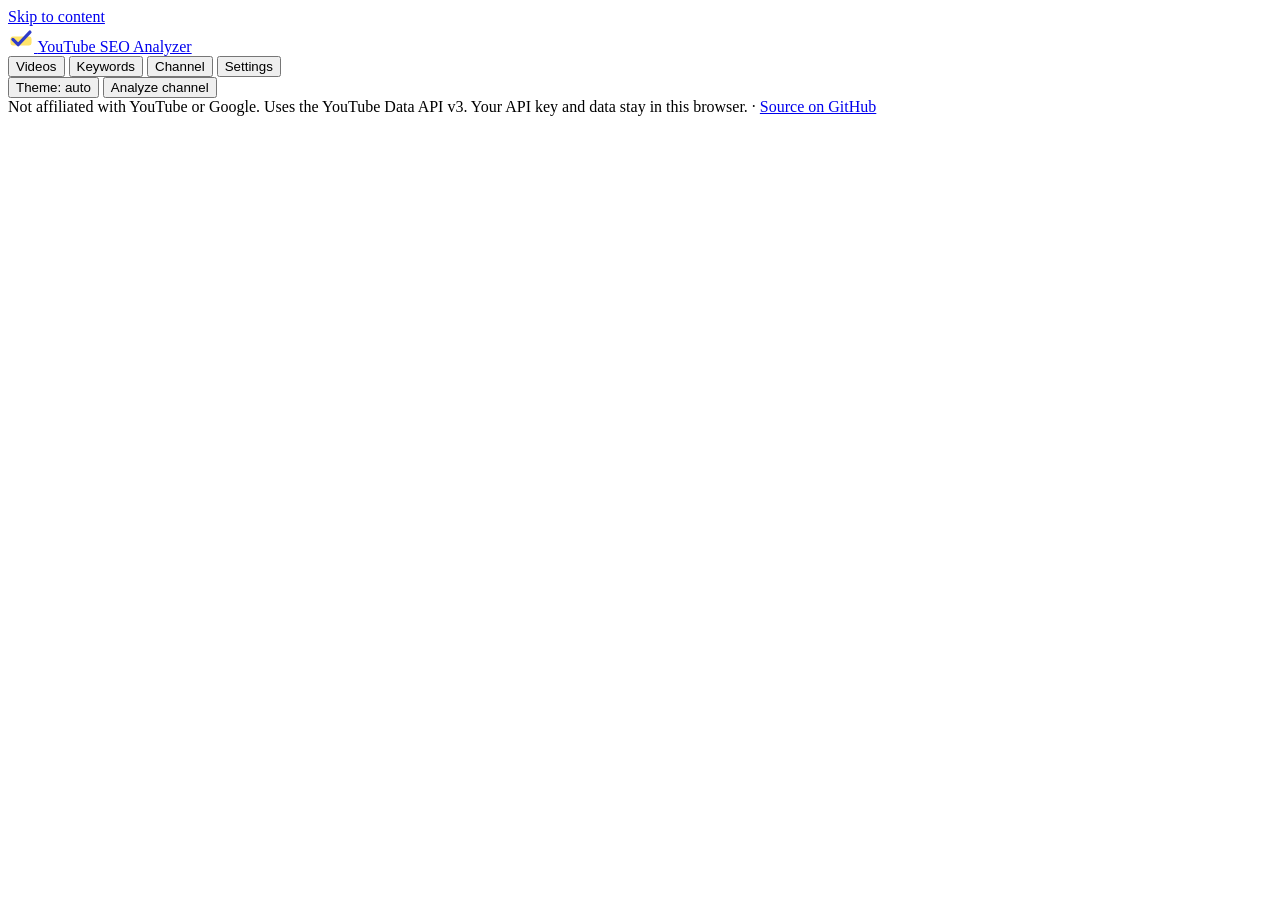
==== index.html @ 0d41b7db "Add YouTube SEO Analyzer page, README and license Static dashboard for GitHub Pages: scores YouTube " ====
<!doctype html>
<html lang="en">
<head>
  <meta charset="utf-8">
  <meta name="viewport" content="width=device-width, initial-scale=1">
  <title>YouTube SEO Analyzer</title>
  <meta name="description" content="Free YouTube channel SEO analyzer. Scores every video's title, description, tags, hashtags, chapters, thumbnail and engagement, and shows exactly what to fix. Runs in your browser.">
  <meta name="referrer" content="strict-origin-when-cross-origin">
  <meta http-equiv="Content-Security-Policy" content="default-src 'self'; script-src 'self' https://accounts.google.com https://suggestqueries.google.com; style-src 'self' 'unsafe-inline' https://fonts.googleapis.com https://accounts.google.com; font-src https://fonts.gstatic.com; img-src 'self' data: blob: https://i.ytimg.com https://*.ytimg.com https://yt3.ggpht.com https://*.ggpht.com https://*.googleusercontent.com; connect-src https://www.googleapis.com https://youtube.googleapis.com https://i.ytimg.com https://accounts.google.com https://oauth2.googleapis.com; frame-src https://accounts.google.com; base-uri 'self'; form-action 'self'">
  <meta property="og:title" content="YouTube SEO Analyzer">
  <meta property="og:description" content="Check every video's title, description, tags, hashtags, chapters and thumbnail — and get copy-ready fixes.">
  <meta name="theme-color" content="#2f3cc9">
  <link rel="icon" href="assets/img/favicon.svg" type="image/svg+xml">
  <link rel="preconnect" href="https://fonts.googleapis.com">
  <link rel="preconnect" href="https://fonts.gstatic.com" crossorigin>
  <link rel="stylesheet" href="https://fonts.googleapis.com/css2?family=Schibsted+Grotesk:wght@400;500;600;700&display=swap">
  <link rel="stylesheet" href="assets/css/app.css">
</head>
<body>
  <a class="skip" href="#main">Skip to content</a>

  <header class="topbar">
    <div class="topbar-inner">
      <a class="brand" href="#videos" aria-label="YouTube SEO Analyzer, home">
        <svg width="26" height="26" viewBox="0 0 32 32" aria-hidden="true">
          <rect x="3" y="13" width="26" height="11" rx="3" fill="#ffe46b"/>
          <path d="M6 16.5l6.5 6.5L27 7.5" fill="none" stroke="#2f3cc9" stroke-width="4" stroke-linecap="round" stroke-linejoin="round"/>
        </svg>
        <span>YouTube SEO Analyzer</span>
      </a>
      <nav class="nav" aria-label="Main">
        <button type="button" data-view="videos">Videos</button>
        <button type="button" data-view="keywords">Keywords</button>
        <button type="button" data-view="channel">Channel</button>
        <button type="button" data-view="settings">Settings</button>
      </nav>
      <div class="topbar-right">
        <div id="channel-pill" class="channel-pill" hidden></div>
        <button id="theme-btn" type="button" class="btn btn-small ghost">Theme: auto</button>
        <button id="analyze-btn" type="button" class="btn btn-primary">Analyze channel</button>
      </div>
    </div>
    <div id="progress" class="progress" role="status" aria-live="polite" hidden></div>
  </header>

  <main id="main" tabindex="-1">
    <div id="view-videos" class="view"></div>
    <div id="view-keywords" class="view" hidden></div>
    <div id="view-channel" class="view" hidden></div>
    <div id="view-settings" class="view" hidden></div>
  </main>

  <footer class="site-foot">
    Not affiliated with YouTube or Google. Uses the YouTube Data API v3. Your API key and data stay in this browser.
    · <a href="https://github.com/vaibhavkumar-WPDEV/youtube-seo-analyzer">Source on GitHub</a>
  </footer>

  <div id="drawer-backdrop" class="drawer-backdrop" hidden></div>
  <aside id="drawer" class="drawer" role="dialog" aria-modal="true" aria-labelledby="drawer-title" hidden>
    <div class="drawer-head">
      <h2 id="drawer-title">Video</h2>
      <button id="drawer-close" type="button" class="btn btn-small">Close</button>
    </div>
    <div id="drawer-body" class="drawer-body"></div>
  </aside>

  <div id="tooltip" class="tooltip" role="tooltip" hidden></div>
  <div id="toast" class="toast" role="status" aria-live="polite" hidden></div>

  <script type="module" src="assets/js/app.js"></script>
</body>
</html>
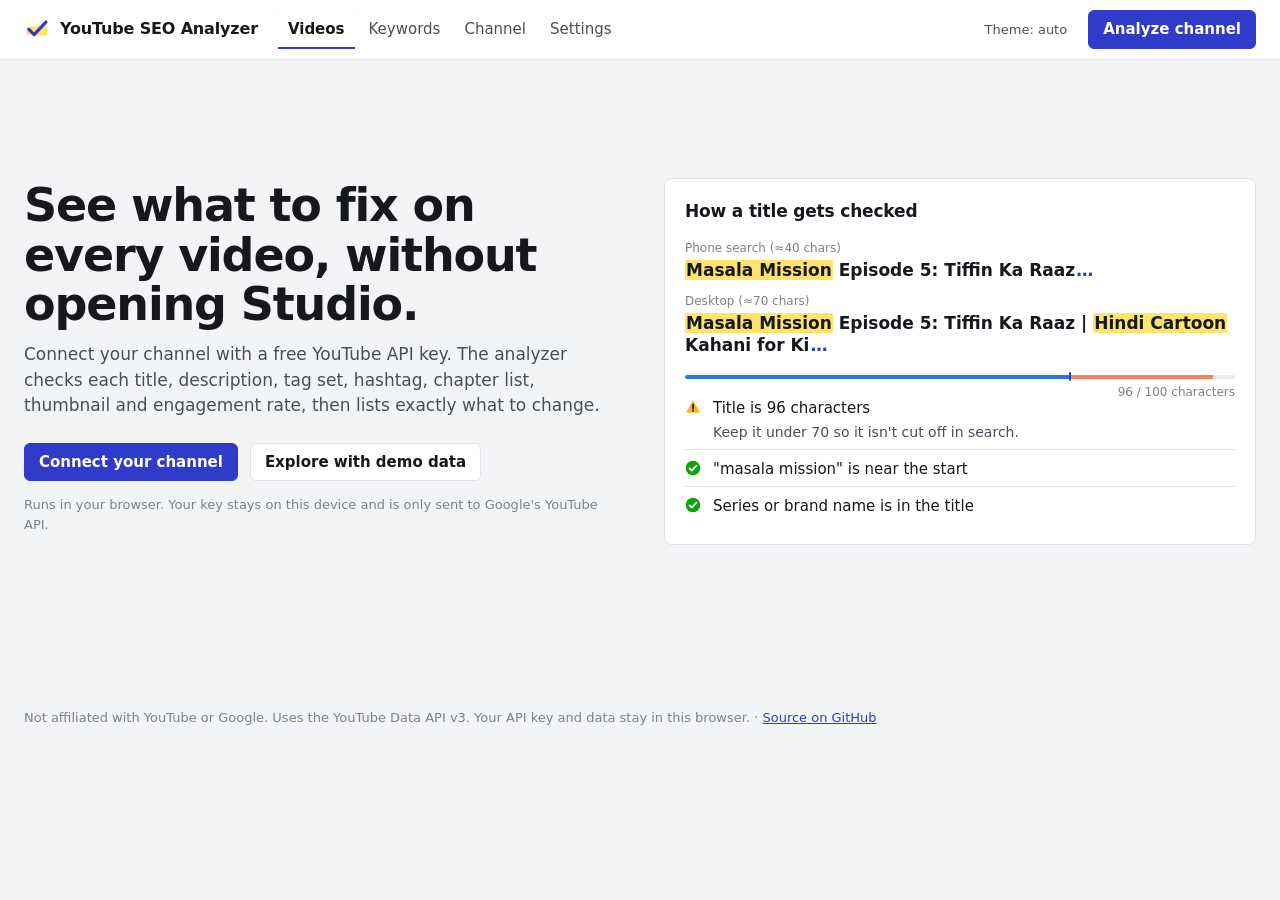
==== commit 2b880c91: "Allow the helper frame in the page policy frame-src now allows the site itself; suggestqueries is no" ====
--- a/index.html
+++ b/index.html
@@ -6,7 +6,7 @@
   <title>YouTube SEO Analyzer</title>
   <meta name="description" content="Free YouTube channel SEO analyzer. Scores every video's title, description, tags, hashtags, chapters, thumbnail and engagement, and shows exactly what to fix. Runs in your browser.">
   <meta name="referrer" content="strict-origin-when-cross-origin">
-  <meta http-equiv="Content-Security-Policy" content="default-src 'self'; script-src 'self' https://accounts.google.com https://suggestqueries.google.com; style-src 'self' 'unsafe-inline' https://fonts.googleapis.com https://accounts.google.com; font-src https://fonts.gstatic.com; img-src 'self' data: blob: https://i.ytimg.com https://*.ytimg.com https://yt3.ggpht.com https://*.ggpht.com https://*.googleusercontent.com; connect-src https://www.googleapis.com https://youtube.googleapis.com https://i.ytimg.com https://accounts.google.com https://oauth2.googleapis.com; frame-src https://accounts.google.com; base-uri 'self'; form-action 'self'">
+  <meta http-equiv="Content-Security-Policy" content="default-src 'self'; script-src 'self' https://accounts.google.com; style-src 'self' 'unsafe-inline' https://fonts.googleapis.com https://accounts.google.com; font-src https://fonts.gstatic.com; img-src 'self' data: blob: https://i.ytimg.com https://*.ytimg.com https://yt3.ggpht.com https://*.ggpht.com https://*.googleusercontent.com; connect-src https://www.googleapis.com https://youtube.googleapis.com https://i.ytimg.com https://accounts.google.com https://oauth2.googleapis.com; frame-src 'self' https://accounts.google.com; base-uri 'self'; form-action 'self'">
   <meta property="og:title" content="YouTube SEO Analyzer">
   <meta property="og:description" content="Check every video's title, description, tags, hashtags, chapters and thumbnail — and get copy-ready fixes.">
   <meta name="theme-color" content="#2f3cc9">
--- a/assets/css/app.css
+++ b/assets/css/app.css
@@ -0,0 +1,1750 @@
+/* YouTube SEO Analyzer — "editor's blue pencil" look.
+   Blue pencil = actions and cut marks. Highlighter = your keywords. Status colours always come with an icon. */
+
+:root {
+  color-scheme: light;
+  --page: #f3f4f6;
+  --surface: #ffffff;
+  --sunk: #f7f8fa;
+  --ink: #16181d;
+  --ink-2: #4a4e57;
+  --muted: #7d818a;
+  --rule: #e1e3e8;
+  --grid: #eceef1;
+  --axis: #c3c6cd;
+  --accent: #2f3cc9;
+  --accent-ink: #ffffff;
+  --accent-soft: #e7e9fb;
+  --mark: #ffe46b;
+  --series-1: #2a78d6;
+  --series-1-track: #d7e6f9;
+  --good: #0ca30c;
+  --warning: #fab219;
+  --serious: #ec835a;
+  --critical: #d03b3b;
+  --shadow: 0 12px 32px rgba(18, 22, 33, 0.14);
+  --radius: 8px;
+  --font: 'Schibsted Grotesk', system-ui, -apple-system, 'Segoe UI', Roboto, sans-serif;
+}
+
+@media (prefers-color-scheme: dark) {
+  :root:where(:not([data-theme='light'])) {
+    color-scheme: dark;
+    --page: #0f1012;
+    --surface: #18191c;
+    --sunk: #141518;
+    --ink: #f0f1f3;
+    --ink-2: #c3c6cd;
+    --muted: #8c9099;
+    --rule: #2b2d32;
+    --grid: #24262a;
+    --axis: #3a3d43;
+    --accent: #8f98ff;
+    --accent-ink: #10122a;
+    --accent-soft: #23264a;
+    --mark: rgba(255, 228, 107, 0.32);
+    --series-1: #3987e5;
+    --series-1-track: #1e2d44;
+    --shadow: 0 12px 32px rgba(0, 0, 0, 0.5);
+  }
+}
+
+:root[data-theme='dark'] {
+  color-scheme: dark;
+  --page: #0f1012;
+  --surface: #18191c;
+  --sunk: #141518;
+  --ink: #f0f1f3;
+  --ink-2: #c3c6cd;
+  --muted: #8c9099;
+  --rule: #2b2d32;
+  --grid: #24262a;
+  --axis: #3a3d43;
+  --accent: #8f98ff;
+  --accent-ink: #10122a;
+  --accent-soft: #23264a;
+  --mark: rgba(255, 228, 107, 0.32);
+  --series-1: #3987e5;
+  --series-1-track: #1e2d44;
+  --shadow: 0 12px 32px rgba(0, 0, 0, 0.5);
+}
+
+*,
+*::before,
+*::after {
+  box-sizing: border-box;
+}
+
+html {
+  -webkit-text-size-adjust: 100%;
+}
+
+body {
+  margin: 0;
+  background: var(--page);
+  color: var(--ink);
+  font-family: var(--font);
+  font-size: 15px;
+  line-height: 1.5;
+  -webkit-font-smoothing: antialiased;
+}
+
+body.drawer-open {
+  overflow: hidden;
+}
+
+img {
+  display: block;
+  max-width: 100%;
+}
+
+button,
+input,
+select,
+textarea {
+  font: inherit;
+  color: inherit;
+}
+
+a {
+  color: var(--accent);
+}
+
+:focus-visible {
+  outline: 2px solid var(--accent);
+  outline-offset: 2px;
+}
+
+[hidden] {
+  display: none !important;
+}
+
+.sr-only {
+  position: absolute;
+  width: 1px;
+  height: 1px;
+  padding: 0;
+  margin: -1px;
+  overflow: hidden;
+  clip: rect(0 0 0 0);
+  white-space: nowrap;
+  border: 0;
+}
+
+.skip {
+  position: absolute;
+  left: 16px;
+  top: -40px;
+  background: var(--accent);
+  color: var(--accent-ink);
+  padding: 8px 12px;
+  border-radius: 6px;
+  z-index: 50;
+}
+
+.skip:focus {
+  top: 8px;
+}
+
+/* ---------- Top bar ---------- */
+.topbar {
+  position: sticky;
+  top: 0;
+  z-index: 20;
+  background: var(--surface);
+  border-bottom: 1px solid var(--rule);
+}
+
+.topbar-inner {
+  max-width: 1280px;
+  margin: 0 auto;
+  padding: 10px 24px;
+  display: flex;
+  align-items: center;
+  gap: 20px;
+}
+
+.brand {
+  display: flex;
+  align-items: center;
+  gap: 10px;
+  font-weight: 700;
+  font-size: 16px;
+  letter-spacing: -0.01em;
+  color: var(--ink);
+  text-decoration: none;
+  white-space: nowrap;
+}
+
+.brand svg {
+  flex: none;
+}
+
+.nav {
+  display: flex;
+  gap: 4px;
+  overflow-x: auto;
+}
+
+.nav button {
+  background: none;
+  border: 0;
+  padding: 8px 10px;
+  border-radius: 6px;
+  color: var(--ink-2);
+  cursor: pointer;
+  white-space: nowrap;
+  box-shadow: inset 0 -2px 0 transparent;
+}
+
+.nav button:hover {
+  color: var(--ink);
+  background: var(--sunk);
+}
+
+.nav button[aria-current='page'] {
+  color: var(--ink);
+  font-weight: 600;
+  border-radius: 6px 6px 0 0;
+  box-shadow: inset 0 -2px 0 var(--accent);
+}
+
+.topbar-right {
+  margin-left: auto;
+  display: flex;
+  align-items: center;
+  gap: 10px;
+}
+
+.channel-pill {
+  display: flex;
+  align-items: center;
+  gap: 8px;
+  padding: 4px 10px 4px 4px;
+  border: 1px solid var(--rule);
+  border-radius: 999px;
+  max-width: 300px;
+}
+
+.channel-pill img {
+  border-radius: 50%;
+}
+
+.pill-name {
+  font-weight: 600;
+  overflow: hidden;
+  text-overflow: ellipsis;
+  white-space: nowrap;
+}
+
+.pill-mode {
+  color: var(--muted);
+  font-size: 12px;
+  white-space: nowrap;
+}
+
+.progress {
+  max-width: 1280px;
+  margin: 0 auto;
+  padding: 6px 24px;
+  font-size: 13px;
+  color: var(--accent);
+  font-weight: 600;
+}
+
+/* ---------- Buttons ---------- */
+.btn {
+  display: inline-flex;
+  align-items: center;
+  justify-content: center;
+  gap: 6px;
+  min-height: 38px;
+  padding: 7px 14px;
+  border: 1px solid var(--rule);
+  border-radius: 6px;
+  background: var(--surface);
+  color: var(--ink);
+  font-weight: 600;
+  cursor: pointer;
+  text-decoration: none;
+  white-space: nowrap;
+}
+
+.btn:hover {
+  border-color: var(--axis);
+  background: var(--sunk);
+}
+
+.btn:disabled {
+  opacity: 0.55;
+  cursor: not-allowed;
+}
+
+.btn-primary {
+  background: var(--accent);
+  border-color: var(--accent);
+  color: var(--accent-ink);
+}
+
+.btn-primary:hover {
+  background: var(--accent);
+  border-color: var(--accent);
+  filter: brightness(1.08);
+}
+
+.btn-small {
+  min-height: 32px;
+  padding: 4px 10px;
+  font-size: 13px;
+}
+
+.btn-danger {
+  color: var(--critical);
+}
+
+.link-btn {
+  background: none;
+  border: 0;
+  padding: 4px 2px;
+  color: var(--accent);
+  font-weight: 600;
+  cursor: pointer;
+  text-decoration: underline;
+  text-underline-offset: 3px;
+  text-decoration-thickness: 1px;
+}
+
+.ghost {
+  background: none;
+  border: 1px solid transparent;
+  color: var(--ink-2);
+  font-weight: 500;
+}
+
+/* ---------- Layout ---------- */
+main {
+  max-width: 1280px;
+  margin: 0 auto;
+  padding: 28px 24px 80px;
+}
+
+main[aria-busy='true'] .view {
+  opacity: 0.6;
+  transition: opacity 0.2s;
+}
+
+.hero {
+  padding: 8px 0 28px;
+}
+
+.hero-line,
+.page-title {
+  margin: 0;
+  font-size: clamp(28px, 4.2vw, 46px);
+  line-height: 1.08;
+  letter-spacing: -0.025em;
+  font-weight: 700;
+  max-width: 22ch;
+  text-wrap: balance;
+}
+
+.page-title {
+  font-size: clamp(26px, 3.4vw, 36px);
+  max-width: none;
+}
+
+.hero-sub {
+  margin: 12px 0 0;
+  font-size: 17px;
+  color: var(--ink-2);
+  max-width: 62ch;
+}
+
+.hero-empty {
+  padding: 48px 0 24px;
+}
+
+.hero-empty .hero-line {
+  max-width: 18ch;
+}
+
+.hero-actions {
+  display: flex;
+  flex-wrap: wrap;
+  gap: 12px;
+  margin-top: 24px;
+}
+
+.fine {
+  margin: 14px 0 0;
+  font-size: 13px;
+  color: var(--muted);
+}
+
+.page-head {
+  padding: 8px 0 24px;
+}
+
+.section-title {
+  margin: 0;
+  font-size: 17px;
+  font-weight: 700;
+  letter-spacing: -0.01em;
+}
+
+.panel {
+  background: var(--surface);
+  border: 1px solid var(--rule);
+  border-radius: var(--radius);
+  padding: 20px;
+  margin: 0 0 20px;
+}
+
+.panel > .section-title + * {
+  margin-top: 14px;
+}
+
+fieldset.panel {
+  min-width: 0;
+}
+
+fieldset.panel legend {
+  float: left;
+  width: 100%;
+  padding: 0;
+  margin-bottom: 14px;
+}
+
+fieldset.panel legend + * {
+  clear: both;
+}
+
+/* ---------- KPI tiles ---------- */
+.kpis {
+  display: flex;
+  flex-wrap: wrap;
+  gap: 0;
+  margin-top: 28px;
+  border-top: 1px solid var(--rule);
+}
+
+.tile {
+  display: flex;
+  flex-direction: column;
+  gap: 2px;
+  padding: 14px 28px 4px 0;
+  margin-right: 28px;
+  min-width: 140px;
+}
+
+.tile + .tile {
+  padding-left: 28px;
+  border-left: 1px solid var(--rule);
+}
+
+.tile-label {
+  font-size: 13px;
+  color: var(--ink-2);
+}
+
+.tile-value {
+  font-size: 28px;
+  font-weight: 600;
+  letter-spacing: -0.02em;
+  line-height: 1.15;
+}
+
+.tile-unit {
+  font-size: 15px;
+  color: var(--muted);
+  font-weight: 500;
+  margin-left: 2px;
+}
+
+.tile-sub {
+  display: inline-flex;
+  align-items: center;
+  gap: 4px;
+  font-size: 13px;
+  color: var(--ink-2);
+}
+
+.tile-meter {
+  min-width: 200px;
+}
+
+.meter {
+  display: block;
+  height: 6px;
+  border-radius: 999px;
+  background: var(--series-1-track);
+  overflow: hidden;
+  margin: 6px 0 4px;
+  width: 100%;
+  max-width: 220px;
+}
+
+.meter-fill {
+  display: block;
+  height: 100%;
+  border-radius: 999px;
+  background: var(--series-1);
+}
+
+.kpis.small {
+  margin-top: 16px;
+}
+
+.kpis.small .tile-value {
+  font-size: 22px;
+}
+
+/* ---------- Filters ---------- */
+.filters {
+  display: flex;
+  flex-wrap: wrap;
+  align-items: center;
+  gap: 10px;
+  padding: 12px 0;
+  margin-bottom: 16px;
+  border-top: 1px solid var(--rule);
+  border-bottom: 1px solid var(--rule);
+  position: sticky;
+  top: 57px;
+  z-index: 10;
+  background: var(--page);
+}
+
+.filters .spacer {
+  flex: 1;
+}
+
+.seg {
+  display: inline-flex;
+  border: 1px solid var(--rule);
+  border-radius: 6px;
+  overflow: hidden;
+  background: var(--surface);
+}
+
+.seg-btn {
+  border: 0;
+  background: none;
+  padding: 7px 12px;
+  cursor: pointer;
+  color: var(--ink-2);
+  min-height: 36px;
+}
+
+.seg-btn + .seg-btn {
+  border-left: 1px solid var(--rule);
+}
+
+.seg-btn[aria-pressed='true'] {
+  background: var(--accent-soft);
+  color: var(--ink);
+  font-weight: 600;
+}
+
+select,
+input[type='text'],
+input[type='search'],
+input[type='password'],
+textarea {
+  min-height: 36px;
+  border: 1px solid var(--rule);
+  border-radius: 6px;
+  background: var(--surface);
+  padding: 6px 10px;
+  max-width: 100%;
+}
+
+textarea {
+  width: 100%;
+  resize: vertical;
+}
+
+select:hover,
+input:hover,
+textarea:hover {
+  border-color: var(--axis);
+}
+
+.filters input[type='search'] {
+  width: 220px;
+}
+
+.chip-x {
+  border: 1px solid var(--accent);
+  background: var(--accent-soft);
+  color: var(--ink);
+  border-radius: 999px;
+  padding: 4px 10px;
+  cursor: pointer;
+  font-size: 13px;
+}
+
+/* ---------- Charts ---------- */
+.viz-grid {
+  display: grid;
+  grid-template-columns: minmax(0, 1.25fr) minmax(0, 1fr);
+  gap: 20px;
+  margin-bottom: 28px;
+  align-items: start;
+}
+
+.viz-grid.two {
+  grid-template-columns: minmax(0, 1fr) minmax(0, 1fr);
+}
+
+.viz-col {
+  display: grid;
+  gap: 20px;
+  align-content: start;
+}
+
+.chart-card {
+  background: var(--surface);
+  border: 1px solid var(--rule);
+  border-radius: var(--radius);
+  padding: 18px 20px 16px;
+  min-width: 0;
+}
+
+.chart-head {
+  display: flex;
+  align-items: flex-start;
+  justify-content: space-between;
+  gap: 12px;
+  margin-bottom: 12px;
+}
+
+.chart-head h2 {
+  margin: 0;
+  font-size: 15px;
+  font-weight: 700;
+}
+
+.chart-note {
+  margin: 2px 0 0;
+  font-size: 13px;
+  color: var(--muted);
+}
+
+.chart-body {
+  min-height: 60px;
+}
+
+.chart-body svg {
+  display: block;
+  overflow: visible;
+}
+
+.empty-note {
+  margin: 8px 0;
+  color: var(--muted);
+  font-size: 14px;
+}
+
+.grid {
+  stroke: var(--grid);
+  stroke-width: 1;
+}
+
+.axis-base {
+  stroke: var(--axis);
+  stroke-width: 1;
+}
+
+.tick {
+  fill: var(--muted);
+  font-size: 11px;
+  font-variant-numeric: tabular-nums;
+}
+
+.axis-title {
+  fill: var(--muted);
+  font-size: 11px;
+}
+
+.cap-label,
+.end-label {
+  fill: var(--ink-2);
+  font-size: 12px;
+  font-weight: 600;
+}
+
+.bar {
+  fill: var(--series-1);
+}
+
+.hit {
+  fill: transparent;
+}
+
+.col {
+  cursor: pointer;
+  outline: none;
+}
+
+.col:hover .bar,
+.col:focus-visible .bar {
+  opacity: 0.8;
+}
+
+.col:focus-visible .hit {
+  stroke: var(--accent);
+  stroke-width: 2;
+}
+
+.col.is-selected .hit {
+  fill: var(--accent-soft);
+}
+
+.dot {
+  fill: var(--series-1);
+  stroke: var(--surface);
+  stroke-width: 2;
+}
+
+.dot-focus {
+  fill: none;
+  stroke: var(--ink);
+  stroke-width: 1.5;
+}
+
+.line {
+  fill: none;
+  stroke: var(--series-1);
+  stroke-width: 2;
+  stroke-linejoin: round;
+  stroke-linecap: round;
+}
+
+.crosshair {
+  stroke: var(--muted);
+  stroke-width: 1;
+}
+
+/* Ranked bars */
+.rbars {
+  list-style: none;
+  margin: 0;
+  padding: 0;
+  display: grid;
+  gap: 2px;
+}
+
+.rbar {
+  display: grid;
+  grid-template-columns: minmax(120px, 42%) minmax(0, 1fr);
+  align-items: center;
+  gap: 12px;
+  width: 100%;
+  padding: 6px 6px;
+  border: 0;
+  border-radius: 6px;
+  background: none;
+  text-align: left;
+  cursor: pointer;
+}
+
+.rbar:hover {
+  background: var(--sunk);
+}
+
+.rbar.is-selected {
+  background: var(--accent-soft);
+}
+
+.rbar-label {
+  font-size: 14px;
+  color: var(--ink);
+  line-height: 1.3;
+}
+
+.rbar-track {
+  display: flex;
+  align-items: center;
+  gap: 8px;
+  min-width: 0;
+}
+
+.rbar-fill {
+  display: block;
+  height: 14px;
+  min-width: 2px;
+  background: var(--series-1);
+  border-radius: 0 4px 4px 0;
+}
+
+.rbar:hover .rbar-fill {
+  opacity: 0.85;
+}
+
+.rbar-value {
+  font-size: 13px;
+  font-weight: 600;
+  color: var(--ink-2);
+  font-variant-numeric: tabular-nums;
+}
+
+.mini-table {
+  width: 100%;
+  border-collapse: collapse;
+  font-size: 13px;
+}
+
+.mini-table th,
+.mini-table td {
+  text-align: left;
+  padding: 6px 8px;
+  border-bottom: 1px solid var(--rule);
+  font-weight: 400;
+}
+
+.mini-table thead th {
+  color: var(--muted);
+  font-weight: 600;
+}
+
+.num {
+  text-align: right !important;
+  font-variant-numeric: tabular-nums;
+}
+
+/* Tooltip */
+.tooltip {
+  position: fixed;
+  z-index: 60;
+  pointer-events: none;
+  background: var(--surface);
+  border: 1px solid var(--rule);
+  border-radius: 6px;
+  box-shadow: var(--shadow);
+  padding: 8px 10px;
+  font-size: 12px;
+  max-width: 280px;
+}
+
+.tip-row {
+  display: flex;
+  gap: 6px;
+  align-items: baseline;
+  color: var(--ink-2);
+}
+
+.tip-row strong {
+  color: var(--ink);
+  font-weight: 600;
+}
+
+.tip-head strong {
+  font-size: 14px;
+}
+
+/* ---------- Video table ---------- */
+.table-wrap {
+  background: var(--surface);
+  border: 1px solid var(--rule);
+  border-radius: var(--radius);
+  padding: 18px 0 4px;
+}
+
+.table-head {
+  padding: 0 20px 12px;
+}
+
+.table-scroll {
+  overflow-x: auto;
+}
+
+.vtable {
+  width: 100%;
+  border-collapse: collapse;
+  min-width: 760px;
+}
+
+.vtable th,
+.vtable td {
+  padding: 10px 12px;
+  border-top: 1px solid var(--rule);
+  text-align: left;
+  vertical-align: middle;
+}
+
+.vtable thead th {
+  font-size: 12px;
+  color: var(--muted);
+  font-weight: 600;
+  padding-top: 8px;
+  padding-bottom: 8px;
+}
+
+.vtable th:first-child,
+.vtable td:first-child {
+  padding-left: 20px;
+}
+
+.vtable th:last-child,
+.vtable td:last-child {
+  padding-right: 20px;
+}
+
+.vtable tbody tr:hover,
+.vtable tbody tr.is-open {
+  background: var(--sunk);
+}
+
+.sort-btn {
+  background: none;
+  border: 0;
+  padding: 2px 0;
+  color: inherit;
+  font-weight: 600;
+  cursor: pointer;
+}
+
+.c-video {
+  width: 46%;
+}
+
+.row-open {
+  display: flex;
+  align-items: center;
+  gap: 14px;
+  width: 100%;
+  background: none;
+  border: 0;
+  padding: 0;
+  text-align: left;
+  cursor: pointer;
+}
+
+.thumb {
+  flex: none;
+  width: 112px;
+  height: 63px;
+  border-radius: 5px;
+  overflow: hidden;
+  background: var(--sunk);
+  border: 1px solid var(--rule);
+}
+
+.thumb img {
+  width: 100%;
+  height: 100%;
+  object-fit: cover;
+}
+
+.thumb-short img {
+  object-position: 50% 30%;
+}
+
+.row-text {
+  display: flex;
+  flex-direction: column;
+  gap: 5px;
+  min-width: 0;
+}
+
+.row-title {
+  font-weight: 600;
+  line-height: 1.3;
+  display: -webkit-box;
+  -webkit-line-clamp: 2;
+  -webkit-box-orient: vertical;
+  overflow: hidden;
+}
+
+.row-open:hover .row-title {
+  text-decoration: underline;
+  text-underline-offset: 3px;
+}
+
+.row-meta {
+  display: block;
+  font-size: 12px;
+  color: var(--muted);
+}
+
+.status-text {
+  font-weight: 500;
+}
+
+.score {
+  display: inline-flex;
+  align-items: center;
+  gap: 6px;
+  font-size: 17px;
+  font-variant-numeric: tabular-nums;
+}
+
+.fixcount {
+  display: flex;
+  align-items: center;
+  gap: 4px;
+  font-size: 13px;
+  color: var(--ink-2);
+  white-space: nowrap;
+}
+
+/* Title length ruler: blue = within limit, orange = text that gets cut, tick = cut mark */
+.ruler,
+.proof-ruler {
+  position: relative;
+  display: block;
+  height: 3px;
+  width: 100%;
+  max-width: 260px;
+  background: var(--grid);
+  border-radius: 2px;
+}
+
+.ruler-fill,
+.ruler-over,
+.ruler-cut {
+  position: absolute;
+  top: 0;
+  height: 100%;
+}
+
+.ruler-fill {
+  left: 0;
+  width: min(calc(var(--len) * 1%), calc(var(--max) * 1%));
+  background: var(--series-1);
+  border-radius: 2px 0 0 2px;
+}
+
+.ruler-over {
+  left: calc(var(--max) * 1%);
+  width: max(0%, calc((var(--len) - var(--max)) * 1%));
+  background: var(--serious);
+}
+
+.ruler-cut {
+  left: calc(var(--max) * 1%);
+  top: -3px;
+  height: 9px;
+  width: 2px;
+  margin-left: -1px;
+  background: var(--accent);
+  border-radius: 1px;
+}
+
+/* Status icons */
+.st-icon {
+  flex: none;
+  vertical-align: -3px;
+}
+
+.st-mark,
+.st-mark-muted {
+  fill: none;
+  stroke-width: 1.8;
+  stroke-linecap: round;
+  stroke-linejoin: round;
+}
+
+.st-pass .st-fill {
+  fill: var(--good);
+}
+
+.st-pass .st-mark,
+.st-fail .st-mark {
+  stroke: #ffffff;
+}
+
+.st-warn .st-fill {
+  fill: var(--warning);
+}
+
+.st-warn .st-mark {
+  stroke: #1b1b1b;
+}
+
+.st-fail .st-fill {
+  fill: var(--critical);
+}
+
+.st-ring {
+  fill: none;
+  stroke: var(--muted);
+  stroke-width: 1.5;
+}
+
+.st-mark-muted {
+  stroke: var(--muted);
+}
+
+/* ---------- Drawer ---------- */
+.drawer-backdrop {
+  position: fixed;
+  inset: 0;
+  background: rgba(10, 12, 18, 0.38);
+  z-index: 30;
+}
+
+.drawer {
+  position: fixed;
+  top: 0;
+  right: 0;
+  bottom: 0;
+  width: min(640px, 100vw);
+  z-index: 40;
+  background: var(--surface);
+  border-left: 1px solid var(--rule);
+  box-shadow: var(--shadow);
+  overflow-y: auto;
+  overscroll-behavior: contain;
+  animation: slide-in 0.18s ease-out;
+}
+
+@keyframes slide-in {
+  from {
+    transform: translateX(24px);
+    opacity: 0.6;
+  }
+}
+
+@media (prefers-reduced-motion: reduce) {
+  .drawer {
+    animation: none;
+  }
+}
+
+.drawer-head {
+  position: sticky;
+  top: 0;
+  z-index: 2;
+  display: flex;
+  align-items: flex-start;
+  gap: 12px;
+  padding: 18px 22px 14px;
+  background: var(--surface);
+  border-bottom: 1px solid var(--rule);
+}
+
+.drawer-head h2 {
+  margin: 0;
+  font-size: 19px;
+  line-height: 1.3;
+  letter-spacing: -0.01em;
+  flex: 1;
+}
+
+.drawer-body {
+  padding: 16px 22px 48px;
+}
+
+.d-meta {
+  display: flex;
+  flex-wrap: wrap;
+  gap: 4px 16px;
+  font-size: 13px;
+  color: var(--ink-2);
+}
+
+.d-links {
+  display: flex;
+  gap: 8px;
+  margin: 14px 0 6px;
+  flex-wrap: wrap;
+}
+
+.d-score {
+  display: flex;
+  align-items: center;
+  gap: 20px;
+  margin: 16px 0;
+  padding: 14px 0;
+  border-top: 1px solid var(--rule);
+  border-bottom: 1px solid var(--rule);
+}
+
+.d-score-num {
+  font-size: 40px;
+  font-weight: 700;
+  letter-spacing: -0.03em;
+  line-height: 1;
+}
+
+.d-score-side {
+  flex: 1;
+}
+
+.d-thumb {
+  max-width: 360px;
+  margin: 0 0 8px;
+  border-radius: 6px;
+  overflow: hidden;
+  border: 1px solid var(--rule);
+  background: var(--sunk);
+}
+
+.d-thumb img {
+  width: 100%;
+  aspect-ratio: 16 / 9;
+  object-fit: cover;
+}
+
+.d-thumb-short {
+  max-width: 150px;
+}
+
+.d-thumb-short img {
+  aspect-ratio: 9 / 16;
+}
+
+.d-sec {
+  margin-top: 26px;
+}
+
+.d-sec h3 {
+  margin: 0 0 10px;
+  font-size: 16px;
+  font-weight: 700;
+}
+
+.check-group {
+  margin: 16px 0 6px;
+  font-size: 13px;
+  font-weight: 600;
+  color: var(--muted);
+}
+
+/* Proof sheet */
+.proof {
+  display: grid;
+  gap: 10px;
+}
+
+.proof-row {
+  display: grid;
+  gap: 2px;
+}
+
+.proof-label {
+  display: block;
+  font-size: 12px;
+  color: var(--muted);
+}
+
+.proof-text {
+  font-size: 17px;
+  font-weight: 600;
+  line-height: 1.35;
+}
+
+.proof-cut {
+  color: var(--accent);
+  font-weight: 700;
+  margin-left: 1px;
+}
+
+.proof-ruler {
+  max-width: none;
+  margin-top: 8px;
+  height: 4px;
+}
+
+.proof-count {
+  position: absolute;
+  right: 0;
+  top: 8px;
+  font-size: 12px;
+  color: var(--muted);
+}
+
+mark {
+  background: var(--mark);
+  color: inherit;
+  border-radius: 2px;
+  padding: 0 1px;
+}
+
+.desc-proof {
+  border-left: 3px solid var(--accent);
+  padding-left: 14px;
+}
+
+.desc-first {
+  margin: 0;
+}
+
+.desc-text {
+  white-space: pre-wrap;
+  overflow-wrap: anywhere;
+}
+
+.desc-rest {
+  margin-top: 10px;
+  color: var(--ink-2);
+}
+
+.desc-rest summary {
+  cursor: pointer;
+  color: var(--accent);
+  font-weight: 600;
+  font-size: 14px;
+}
+
+.chips {
+  display: flex;
+  flex-wrap: wrap;
+  gap: 6px;
+  margin-top: 10px;
+}
+
+.chip {
+  display: inline-block;
+  border: 1px solid var(--rule);
+  border-radius: 999px;
+  padding: 2px 10px;
+  font-size: 13px;
+  background: var(--sunk);
+}
+
+.checklist {
+  list-style: none;
+  margin: 0;
+  padding: 0;
+  display: grid;
+  gap: 2px;
+}
+
+.check {
+  display: grid;
+  grid-template-columns: 18px minmax(0, 1fr);
+  gap: 10px;
+  padding: 8px 0;
+  border-bottom: 1px solid var(--rule);
+}
+
+.check:last-child {
+  border-bottom: 0;
+}
+
+.check .st-icon {
+  margin-top: 2px;
+}
+
+.check-text {
+  display: grid;
+  gap: 2px;
+}
+
+.check-msg {
+  font-weight: 500;
+}
+
+.check-fix {
+  font-size: 14px;
+  color: var(--ink-2);
+}
+
+.checklist.compact .check {
+  padding: 6px 0;
+}
+
+.copy-block {
+  border: 1px solid var(--rule);
+  border-radius: 6px;
+  padding: 12px 14px;
+  margin-bottom: 12px;
+  background: var(--sunk);
+}
+
+.copy-head {
+  display: flex;
+  align-items: center;
+  justify-content: space-between;
+  gap: 10px;
+}
+
+.copy-head h4 {
+  margin: 0;
+  font-size: 14px;
+}
+
+.copy-text {
+  margin: 10px 0 0;
+  white-space: pre-wrap;
+  overflow-wrap: anywhere;
+  font-family: var(--font);
+  font-size: 13px;
+  line-height: 1.5;
+  max-height: 220px;
+  overflow: auto;
+  color: var(--ink);
+}
+
+/* ---------- Keywords & channel ---------- */
+.meter-list {
+  list-style: none;
+  margin: 0;
+  padding: 0;
+  display: grid;
+  gap: 12px;
+}
+
+.meter-list li {
+  display: grid;
+  grid-template-columns: minmax(120px, 200px) minmax(0, 1fr) auto;
+  align-items: center;
+  gap: 4px 14px;
+}
+
+.ml-name {
+  font-weight: 600;
+}
+
+.ml-bar {
+  display: block;
+  height: 8px;
+  border-radius: 999px;
+  background: var(--series-1-track);
+  overflow: hidden;
+}
+
+.ml-fig {
+  font-variant-numeric: tabular-nums;
+  font-size: 14px;
+  color: var(--ink-2);
+}
+
+.ml-detail {
+  grid-column: 2 / -1;
+  font-size: 12px;
+  color: var(--muted);
+}
+
+.row {
+  display: flex;
+  flex-wrap: wrap;
+  align-items: center;
+  gap: 10px;
+}
+
+.row input[type='text'],
+.row input[type='password'] {
+  flex: 1;
+  min-width: 200px;
+}
+
+.idea-list {
+  list-style: none;
+  margin: 14px 0 0;
+  padding: 0;
+  display: grid;
+}
+
+.idea-list li {
+  display: flex;
+  justify-content: space-between;
+  align-items: center;
+  gap: 12px;
+  padding: 6px 0;
+  border-bottom: 1px solid var(--rule);
+}
+
+.plain-list {
+  list-style: none;
+  margin: 0;
+  padding: 0;
+}
+
+.plain-list li {
+  display: flex;
+  justify-content: space-between;
+  gap: 12px;
+  padding: 8px 0;
+  border-bottom: 1px solid var(--rule);
+}
+
+.ch-head {
+  display: flex;
+  gap: 20px;
+  align-items: flex-start;
+}
+
+.ch-avatar {
+  border-radius: 50%;
+  border: 1px solid var(--rule);
+}
+
+.empty-layout {
+  display: grid;
+  grid-template-columns: minmax(0, 1fr) minmax(0, 1fr);
+  gap: 48px;
+  align-items: center;
+  min-height: 60vh;
+}
+
+.empty-layout .hero-empty {
+  padding: 24px 0;
+}
+
+.sample {
+  margin-top: 8px;
+  max-width: 760px;
+  background: var(--surface);
+  border: 1px solid var(--rule);
+  border-radius: var(--radius);
+  padding: 20px;
+}
+
+.sample .proof {
+  margin: 14px 0 12px;
+}
+
+/* ---------- Settings ---------- */
+.settings {
+  max-width: 820px;
+}
+
+.settings ~ .panel,
+.settings ~ details.panel {
+  max-width: 820px;
+}
+
+.field {
+  display: grid;
+  gap: 6px;
+  margin-bottom: 14px;
+}
+
+.field label {
+  font-weight: 600;
+  font-size: 14px;
+}
+
+.field input[type='text'],
+.field input[type='password'] {
+  width: 100%;
+}
+
+.field-grid {
+  display: grid;
+  grid-template-columns: repeat(2, minmax(0, 1fr));
+  gap: 0 16px;
+}
+
+.help {
+  display: block;
+  margin: 0;
+  font-size: 13px;
+  color: var(--muted);
+}
+
+.check-field {
+  display: flex;
+  align-items: center;
+  gap: 8px;
+  font-size: 14px;
+}
+
+.check-field input {
+  width: 18px;
+  height: 18px;
+  accent-color: var(--accent);
+}
+
+.form-actions {
+  margin-bottom: 20px;
+}
+
+.signed {
+  font-weight: 600;
+  color: var(--ink-2);
+}
+
+.guide summary {
+  cursor: pointer;
+}
+
+.steps {
+  margin: 16px 0 0;
+  padding-left: 22px;
+  display: grid;
+  gap: 12px;
+}
+
+.steps li strong {
+  display: block;
+}
+
+/* ---------- Toast ---------- */
+.toast {
+  position: fixed;
+  left: 50%;
+  bottom: 20px;
+  transform: translateX(-50%);
+  z-index: 70;
+  background: var(--ink);
+  color: var(--surface);
+  padding: 10px 16px;
+  border-radius: 8px;
+  box-shadow: var(--shadow);
+  max-width: min(560px, calc(100vw - 32px));
+  font-size: 14px;
+}
+
+.toast[data-kind='error'] {
+  background: var(--critical);
+  color: #ffffff;
+}
+
+/* ---------- Footer ---------- */
+.site-foot {
+  max-width: 1280px;
+  margin: 0 auto;
+  padding: 0 24px 32px;
+  font-size: 13px;
+  color: var(--muted);
+}
+
+/* ---------- Small screens ---------- */
+@media (max-width: 900px) {
+  .viz-grid,
+  .viz-grid.two,
+  .empty-layout {
+    grid-template-columns: minmax(0, 1fr);
+  }
+
+  .empty-layout {
+    gap: 8px;
+    min-height: 0;
+  }
+}
+
+@media (max-width: 760px) {
+  .topbar-inner {
+    flex-wrap: wrap;
+    padding: 10px 16px;
+    gap: 8px 12px;
+  }
+
+  .nav {
+    order: 3;
+    width: 100%;
+  }
+
+  .channel-pill {
+    display: none;
+  }
+
+  main {
+    padding: 20px 16px 64px;
+  }
+
+  .progress,
+  .site-foot {
+    padding-left: 16px;
+    padding-right: 16px;
+  }
+
+  .tile,
+  .tile + .tile {
+    padding: 12px 16px 4px 0;
+    margin-right: 0;
+    border-left: 0;
+    min-width: 50%;
+  }
+
+  .filters {
+    position: static;
+  }
+
+  .filters input[type='search'] {
+    width: 100%;
+  }
+
+  .filters .spacer {
+    display: none;
+  }
+
+  .vtable {
+    min-width: 0;
+  }
+
+  .vtable thead {
+    display: none;
+  }
+
+  .vtable tr {
+    display: grid;
+    grid-template-columns: repeat(3, minmax(0, 1fr));
+    gap: 6px 12px;
+    padding: 12px 16px;
+    border-top: 1px solid var(--rule);
+  }
+
+  .vtable td {
+    display: block;
+    border: 0;
+    padding: 0 !important;
+    text-align: left !important;
+    font-variant-numeric: normal;
+  }
+
+  .vtable td.c-video {
+    grid-column: 1 / -1;
+    width: auto;
+  }
+
+  .vtable td.c-views::before {
+    content: 'Views ';
+    color: var(--muted);
+    font-size: 12px;
+  }
+
+  .vtable td.c-likes::before {
+    content: 'Likes ';
+    color: var(--muted);
+    font-size: 12px;
+  }
+
+  .thumb {
+    width: 96px;
+    height: 54px;
+  }
+
+  .meter-list li {
+    grid-template-columns: minmax(0, 1fr) auto;
+  }
+
+  .ml-bar {
+    grid-column: 1 / -1;
+    grid-row: 2;
+  }
+
+  .ml-detail {
+    grid-column: 1 / -1;
+  }
+
+  .field-grid {
+    grid-template-columns: minmax(0, 1fr);
+  }
+
+  .ch-head {
+    flex-direction: column;
+  }
+
+  .drawer-head,
+  .drawer-body {
+    padding-left: 16px;
+    padding-right: 16px;
+  }
+}
+
+@media (forced-colors: active) {
+  .bar,
+  .rbar-fill,
+  .meter-fill,
+  .ruler-fill {
+    forced-color-adjust: none;
+    background: CanvasText;
+    fill: CanvasText;
+  }
+}
